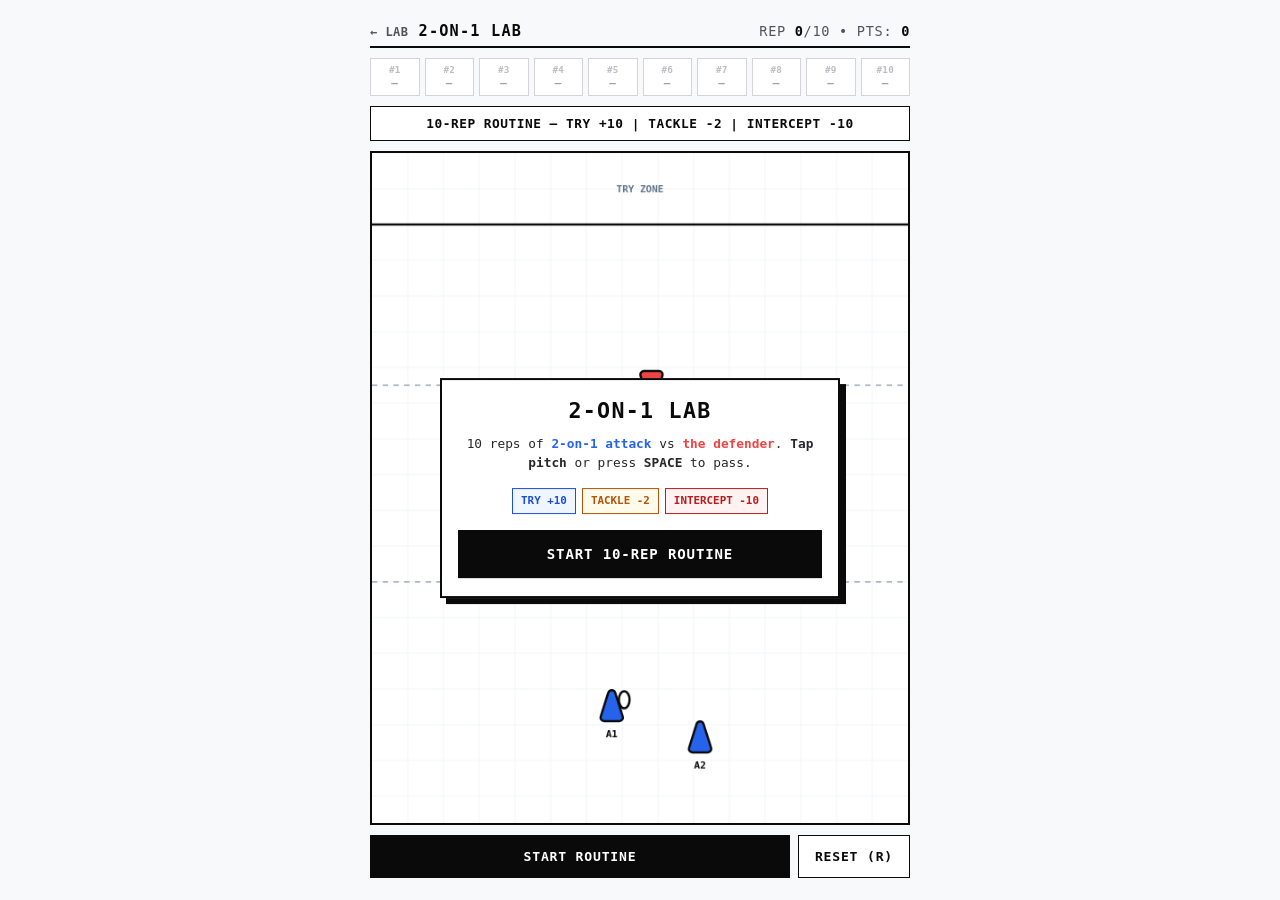
==== 2-on-1-lab/index.html @ 722bd3f9 "add scrum half lab" ====
<!DOCTYPE html>
<html lang="en">
<head>
  <meta charset="UTF-8" />
  <meta name="viewport" content="width=device-width, initial-scale=1.0, maximum-scale=1.0, user-scalable=no" />
  <title>2-on-1 Lab</title>
  <link rel="stylesheet" href="./style.css" />
</head>
<body>
  <main class="app-container">
    <header class="header">
      <div class="header-left">
        <a href="../" class="back-link">&larr; Lab</a>
        <h1 class="title">2-on-1 Lab</h1>
      </div>
      <div class="score">
        Rep <span id="score-reps">0</span>/10 &bull; Pts: <span id="score-points">0</span>
      </div>
    </header>

    <div id="rep-history" class="rep-history"></div>

    <div id="status-banner" class="banner neutral">
      Tap or press SPACE to begin
    </div>

    <div class="canvas-wrapper">
      <canvas id="pitch"></canvas>

      <div id="welcome-overlay" class="result-overlay">
        <div class="result-title">2-ON-1 LAB</div>
        <div class="welcome-body">
          <p>10 reps of <span class="txt-blue">2-on-1 attack</span> vs <span class="txt-red">the defender</span>. <strong>Tap pitch</strong> or press <strong>SPACE</strong> to pass.</p>
          <div class="welcome-scoring">
            <span class="score-pill try">TRY +10</span>
            <span class="score-pill tackle">TACKLE -2</span>
            <span class="score-pill intercept">INTERCEPT -10</span>
          </div>
        </div>
        <button id="welcome-start-btn" class="result-restart-btn">Start 10-Rep Routine</button>
      </div>

      <div id="result-overlay" class="result-overlay hidden">
        <div id="result-title" class="result-title"></div>
        <div id="result-detail" class="result-detail"></div>
        <div id="result-list" class="result-list hidden"></div>
        <div id="result-tip" class="result-tip hidden"></div>
        <div id="result-hint" class="result-hint">Tap or press SPACE for next rep</div>
        <button id="result-restart-btn" class="result-restart-btn hidden">Restart 10-Rep Routine</button>
      </div>
    </div>

    <div class="controls">
      <button id="action-btn" class="primary">Start Run (Space)</button>
      <button id="reset-btn">Reset (R)</button>
    </div>
  </main>

  <script type="module" src="./app.js"></script>
</body>
</html>
---- 2-on-1-lab/style.css ----
@import '../shared/lab.css';
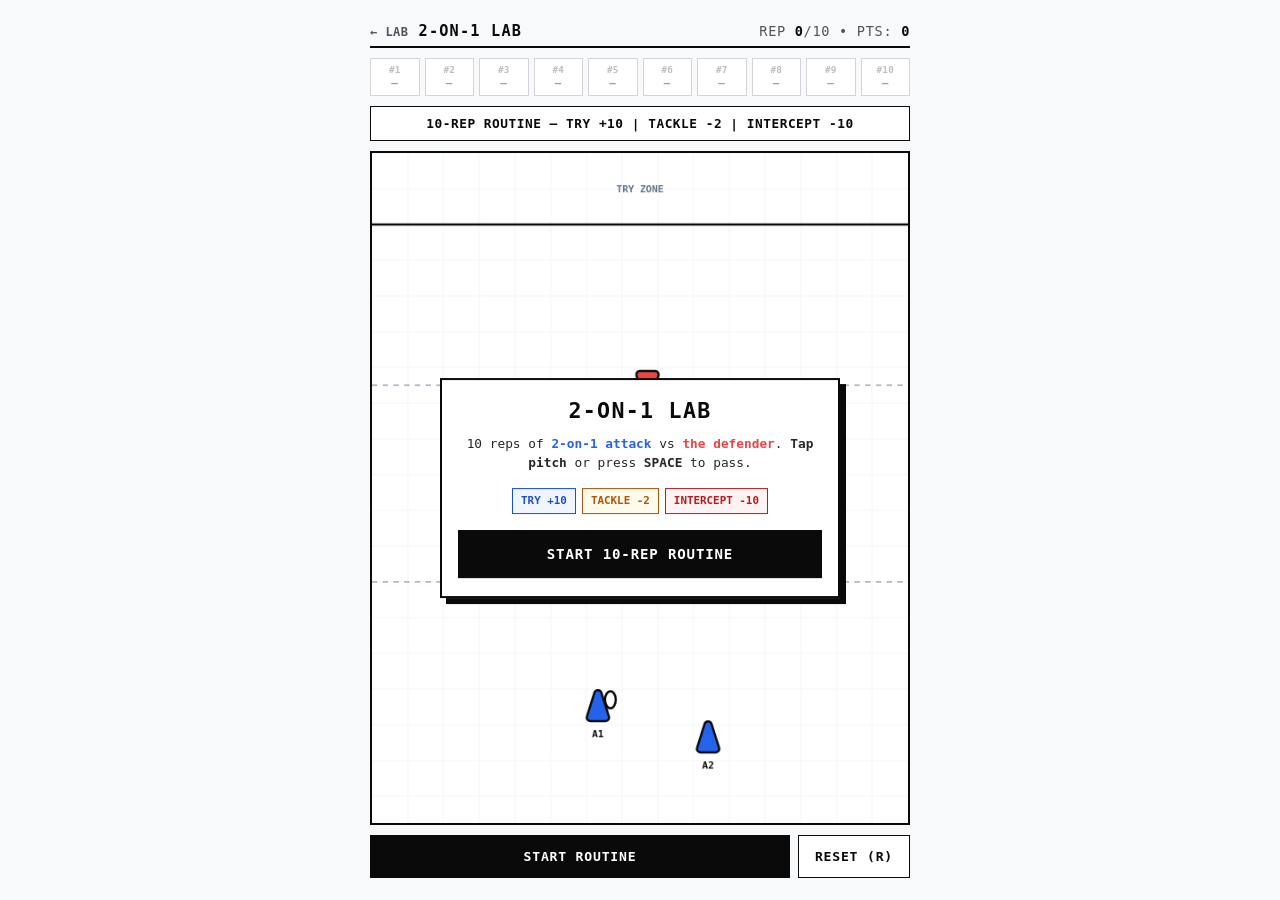
==== commit 8d7ce21f: "added meta data" ====
--- a/2-on-1-lab/index.html
+++ b/2-on-1-lab/index.html
@@ -3,7 +3,25 @@
 <head>
   <meta charset="UTF-8" />
   <meta name="viewport" content="width=device-width, initial-scale=1.0, maximum-scale=1.0, user-scalable=no" />
-  <title>2-on-1 Lab</title>
+  <title>2-on-1 Lab — Rugby Pass Timing Drill | Rugby Lab</title>
+  <meta name="description" content="10-rep 2-on-1 rugby decision-making drill. Read the defender's body language and time your pass to beat the tackle or dummy through for a try." />
+  <meta name="theme-color" content="#0a0a0a" />
+  <meta name="apple-mobile-web-app-capable" content="yes" />
+  <meta name="apple-mobile-web-app-status-bar-style" content="black-translucent" />
+  <meta name="apple-mobile-web-app-title" content="2-on-1 Lab" />
+
+  <!-- Open Graph / Social Sharing -->
+  <meta property="og:type" content="website" />
+  <meta property="og:site_name" content="Rugby Lab" />
+  <meta property="og:title" content="2-on-1 Lab — Rugby Pass Timing Drill" />
+  <meta property="og:description" content="10-rep 2-on-1 rugby decision-making drill. Read the defender's body language and time your pass to beat the tackle or dummy through for a try." />
+
+  <!-- Twitter / X Card -->
+  <meta name="twitter:card" content="summary_large_image" />
+  <meta name="twitter:title" content="2-on-1 Lab — Rugby Pass Timing Drill" />
+  <meta name="twitter:description" content="10-rep 2-on-1 rugby decision-making drill. Read the defender's body language and time your pass to beat the tackle or dummy through for a try." />
+
+  <link rel="icon" type="image/svg+xml" href="data:image/svg+xml,%3Csvg xmlns='http://www.w3.org/2000/svg' viewBox='0 0 64 64'%3E%3Crect width='64' height='64' fill='%23ffffff' stroke='%230a0a0a' stroke-width='6'/%3E%3Cellipse cx='32' cy='32' rx='20' ry='13' transform='rotate(-35 32 32)' fill='%232563eb' stroke='%230a0a0a' stroke-width='5'/%3E%3C/svg%3E" />
   <link rel="stylesheet" href="./style.css" />
 </head>
 <body>
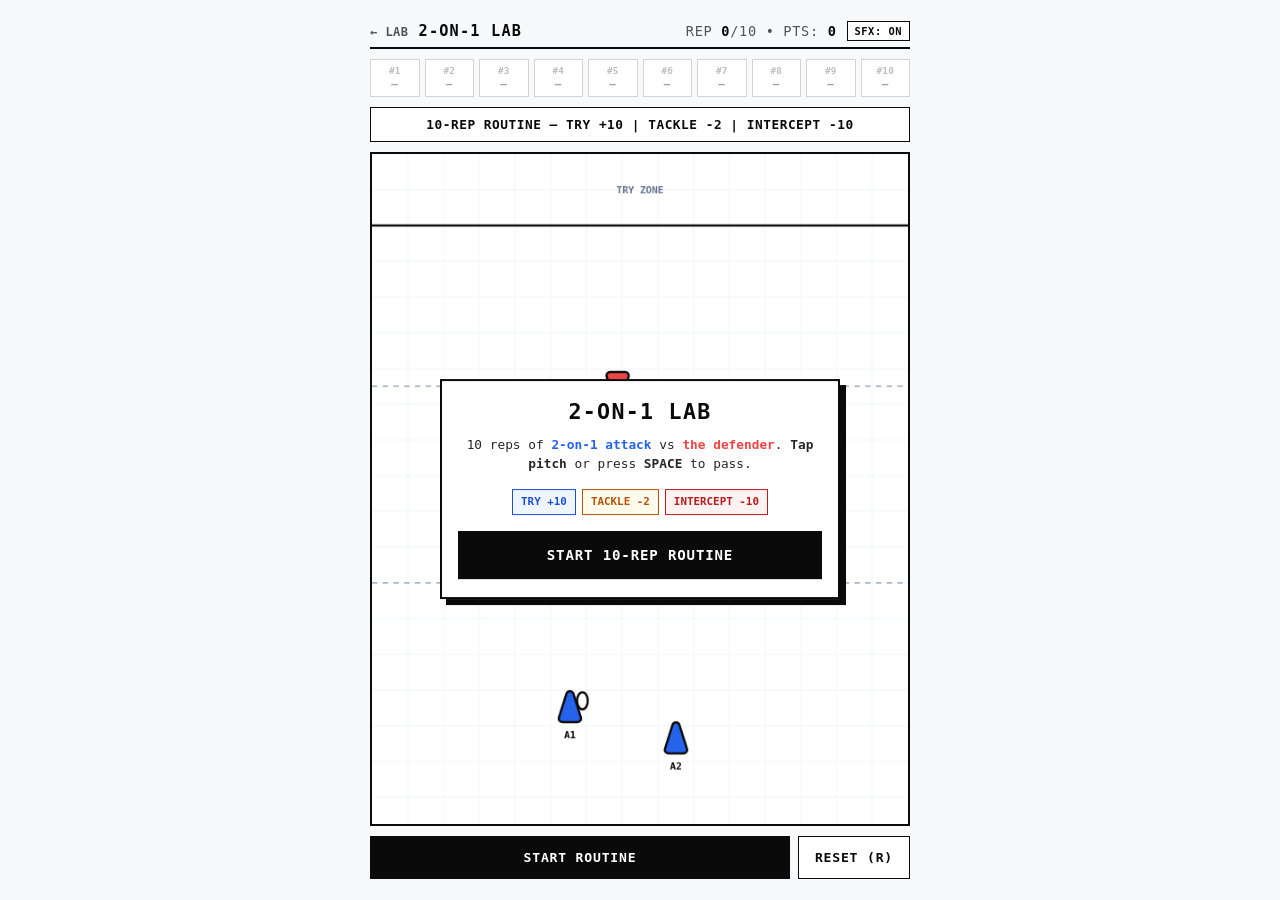
==== commit 289f4377: "added SFX" ====
--- a/2-on-1-lab/index.html
+++ b/2-on-1-lab/index.html
@@ -31,8 +31,11 @@
         <a href="../" class="back-link">&larr; Lab</a>
         <h1 class="title">2-on-1 Lab</h1>
       </div>
-      <div class="score">
-        Rep <span id="score-reps">0</span>/10 &bull; Pts: <span id="score-points">0</span>
+      <div class="header-right">
+        <div class="score">
+          Rep <span id="score-reps">0</span>/10 &bull; Pts: <span id="score-points">0</span>
+        </div>
+        <button id="mute-btn" class="mute-btn" type="button">SFX: ON</button>
       </div>
     </header>
 
